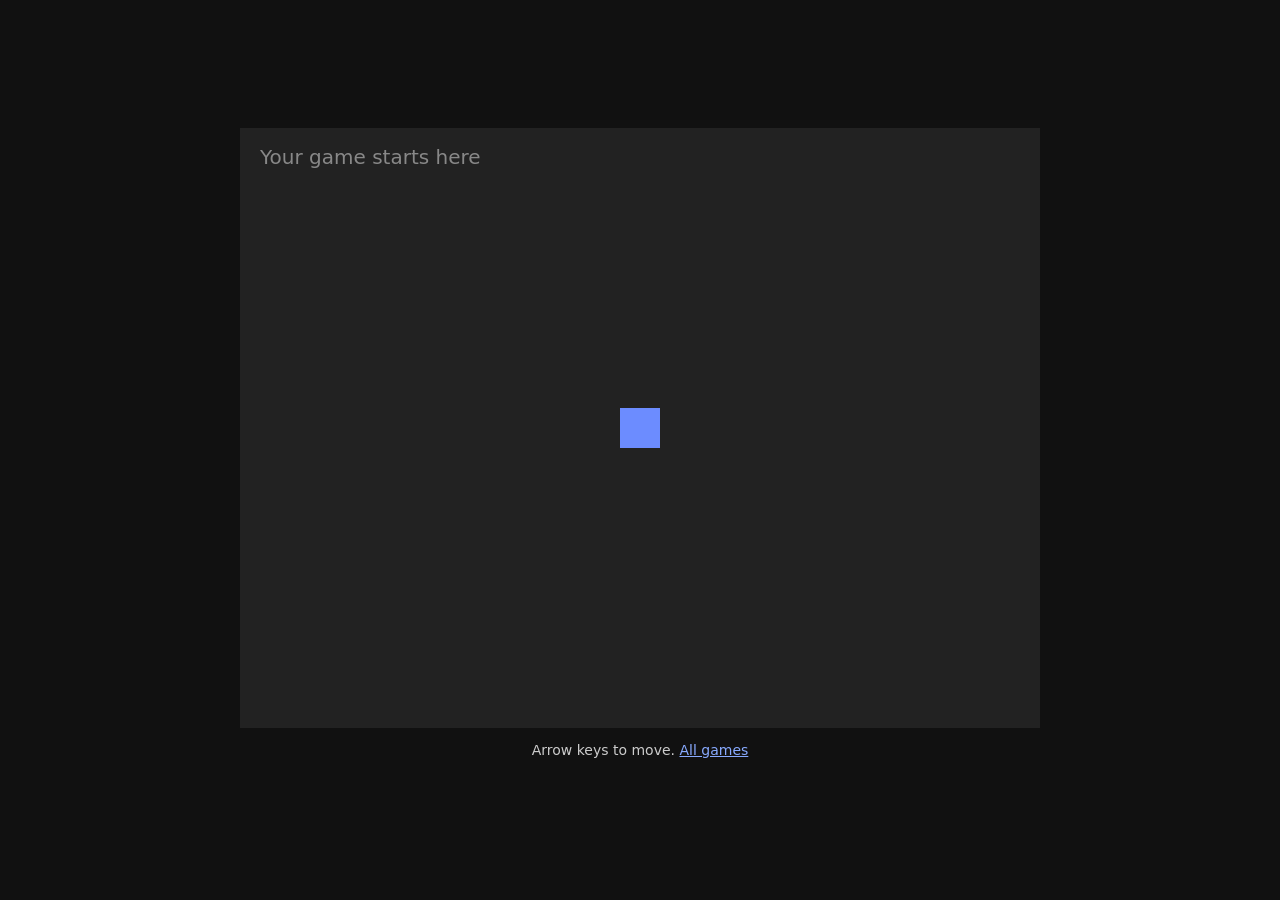
==== index.html @ 047e5753 "Startpunkt für Team Pluto" ====
<!DOCTYPE html>
<html lang="de">
<head>
  <meta charset="utf-8">
  <meta name="viewport" content="width=device-width, initial-scale=1">
  <title>Team Pluto</title>
  <link rel="stylesheet" href="style.css">
</head>
<body>
  <canvas id="game" width="800" height="600"></canvas>
  <p class="hint">Arrow keys to move. <a href="https://mariofuest.github.io/krea-vibe/">All games</a></p>

  <!-- Open with Live Server. Load order matters: libraries and helpers first, main.js last. -->
  <script src="js/main.js"></script>
</body>
</html>
---- style.css ----
html, body {
  margin: 0;
  height: 100%;
  background: #111;
  color: #ccc;
  font-family: system-ui, sans-serif;
}
body {
  display: flex;
  flex-direction: column;
  align-items: center;
  justify-content: center;
}
canvas {
  background: #222;
  max-width: 100vw;
  max-height: 90vh;
  image-rendering: pixelated;
}
.hint { font-size: 14px; }
.hint a { color: #8af; }
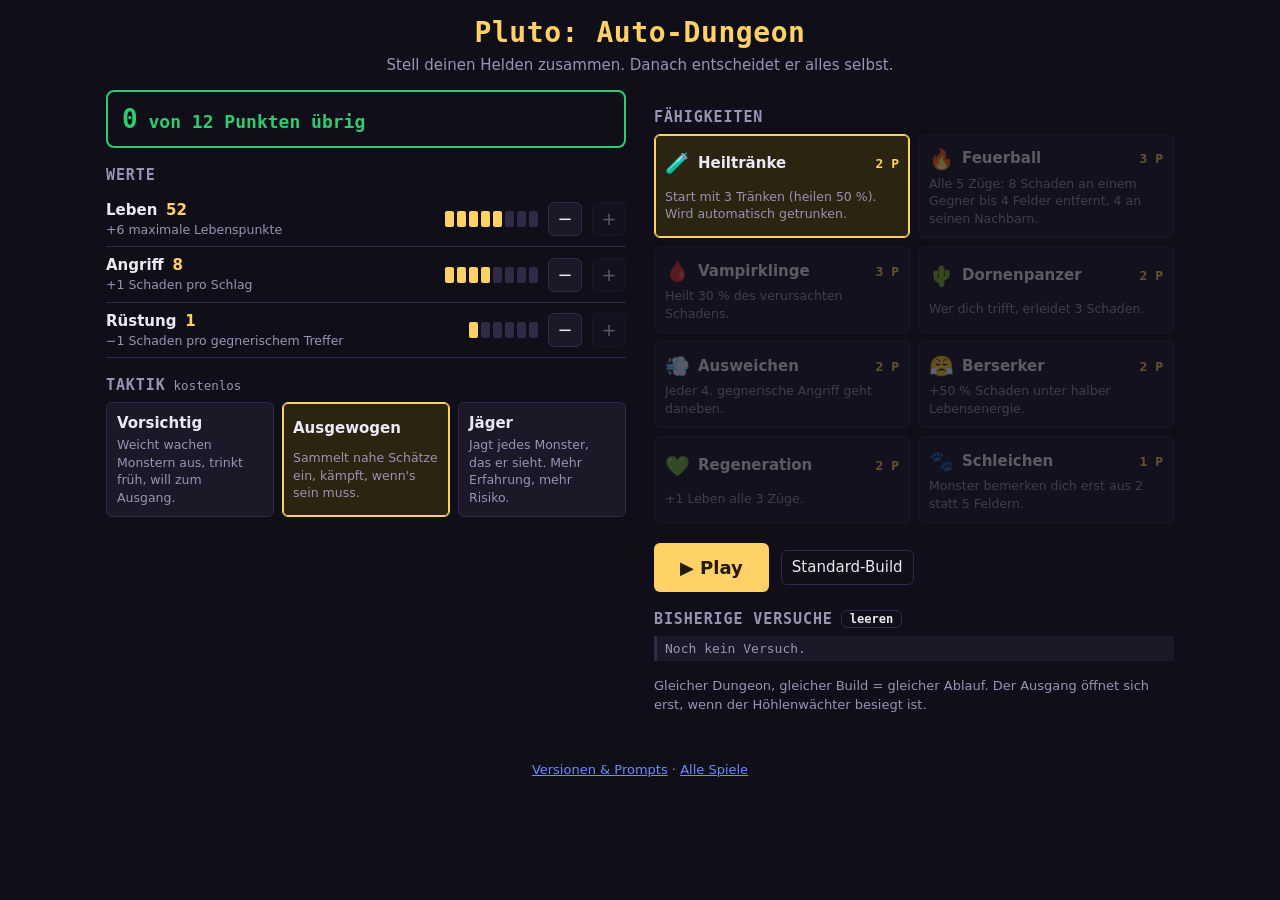
==== commit bc452b38: "Auto-Dungeon: Build aus 12 Punkten, Lauf als Film, Versionen und Prompts Co-Authored-By: Claude Opus" ====
--- a/index.html
+++ b/index.html
@@ -3,14 +3,74 @@
 <head>
   <meta charset="utf-8">
   <meta name="viewport" content="width=device-width, initial-scale=1">
-  <title>Team Pluto</title>
+  <title>Pluto: Auto-Dungeon</title>
   <link rel="stylesheet" href="style.css">
 </head>
 <body>
-  <canvas id="game" width="800" height="600"></canvas>
-  <p class="hint">Arrow keys to move. <a href="https://mariofuest.github.io/krea-vibe/">All games</a></p>
+  <header>
+    <h1>Pluto: Auto-Dungeon</h1>
+    <p>Stell deinen Helden zusammen. Danach entscheidet er alles selbst.</p>
+  </header>
 
-  <!-- Open with Live Server. Load order matters: libraries and helpers first, main.js last. -->
+  <!-- Auswahl -->
+  <main id="setup">
+    <section class="col">
+      <div class="budget"><span id="points">12</span> von <span id="budget">12</span> Punkten übrig</div>
+      <h2>Werte</h2>
+      <div id="stats"></div>
+      <h2>Taktik <small>kostenlos</small></h2>
+      <div id="tactics" class="cards three"></div>
+    </section>
+    <section class="col">
+      <h2>Fähigkeiten</h2>
+      <div id="abilities" class="cards"></div>
+      <div class="actions">
+        <button id="start" class="big">▶ Play</button>
+        <button id="reset" class="ghost">Standard-Build</button>
+      </div>
+      <h2>Bisherige Versuche <button id="clear" class="ghost small">leeren</button></h2>
+      <ol id="attempts"></ol>
+      <p class="hint">Gleicher Dungeon, gleicher Build = gleicher Ablauf. Der Ausgang öffnet sich erst, wenn der Höhlenwächter besiegt ist.</p>
+    </section>
+  </main>
+
+  <!-- Abspielen -->
+  <main id="play" hidden>
+    <div class="stage">
+      <canvas id="game" width="800" height="520"></canvas>
+      <div id="result" hidden>
+        <h2 id="resulttitle"></h2>
+        <p id="resulttext"></p>
+        <button id="change" class="big">Build ändern</button>
+        <button id="again" class="ghost">Nochmal ansehen</button>
+      </div>
+      <div class="controls">
+        <button id="first" title="Zum Anfang">⏮</button>
+        <button id="prev" title="Einen Zug zurück (←)">◀</button>
+        <button id="playpause" class="pp" title="Abspielen/Pause (Leertaste)">⏸</button>
+        <button id="next" title="Einen Zug weiter (→)">▶</button>
+        <button id="last" title="Zum Ende">⏭</button>
+        <input id="timeline" type="range" min="0" value="0" aria-label="Zeitleiste">
+        <span id="turn"></span>
+        <span id="speeds"></span>
+      </div>
+    </div>
+    <aside>
+      <div class="hpbar"><div id="hp"></div><span id="hptext"></span></div>
+      <div id="herostats"></div>
+      <h3>Logbuch</h3>
+      <ol id="log"></ol>
+      <button id="back" class="ghost">← Build ändern</button>
+    </aside>
+  </main>
+
+  <footer><a href="history/">Versionen &amp; Prompts</a> · <a href="https://mariofuest.github.io/krea-vibe/">Alle Spiele</a></footer>
+
+  <script src="js/data.js"></script>
+  <script src="js/dungeon.js"></script>
+  <script src="js/sim.js"></script>
+  <script src="js/render.js"></script>
+  <script src="js/ui.js"></script>
   <script src="js/main.js"></script>
 </body>
 </html>
--- a/style.css
+++ b/style.css
@@ -1,21 +1,82 @@
-html, body {
-  margin: 0;
-  height: 100%;
-  background: #111;
-  color: #ccc;
-  font-family: system-ui, sans-serif;
+:root {
+  --bg: #100e18; --panel: #1b1828; --line: #2f2a45; --fg: #ece8f5; --muted: #9a93b3;
+  --gold: #ffd166; --red: #ff6b6b; --green: #2ecc71; --blue: #6c8cff;
 }
-body {
-  display: flex;
-  flex-direction: column;
-  align-items: center;
-  justify-content: center;
-}
-canvas {
-  background: #222;
-  max-width: 100vw;
-  max-height: 90vh;
-  image-rendering: pixelated;
-}
-.hint { font-size: 14px; }
-.hint a { color: #8af; }
+* { box-sizing: border-box; }
+html, body { margin: 0; background: var(--bg); color: var(--fg); font: 15px/1.4 system-ui, -apple-system, "Segoe UI", sans-serif; }
+[hidden] { display: none !important; }
+header { text-align: center; padding: 18px 16px 6px; }
+header h1 { margin: 0; font: 800 28px/1.1 ui-monospace, Menlo, Consolas, monospace; color: var(--gold); letter-spacing: .02em; }
+header p { margin: 6px 0 0; color: var(--muted); }
+h2 { font: 700 15px ui-monospace, Menlo, monospace; text-transform: uppercase; letter-spacing: .06em; color: var(--muted); margin: 18px 0 8px; display: flex; align-items: center; gap: 8px; }
+h2 small { text-transform: none; letter-spacing: 0; font-weight: 400; }
+button { font: inherit; color: var(--fg); background: var(--panel); border: 1px solid var(--line); border-radius: 6px; padding: 6px 10px; cursor: pointer; }
+button:hover:not(:disabled) { border-color: var(--blue); }
+button:disabled { opacity: .35; cursor: not-allowed; }
+button.big { background: var(--gold); color: #241a00; border: 0; font-weight: 800; font-size: 18px; padding: 12px 26px; }
+button.ghost { background: transparent; }
+button.small { padding: 1px 8px; font-size: 12px; }
+
+#setup { display: grid; grid-template-columns: 1fr 1fr; gap: 28px; max-width: 1100px; margin: 0 auto; padding: 8px 16px 24px; }
+.budget { font: 700 18px ui-monospace, Menlo, monospace; padding: 12px 14px; border: 2px solid var(--gold); border-radius: 8px; color: var(--gold); }
+.budget #points { font-size: 26px; }
+.budget.empty { border-color: var(--green); color: var(--green); }
+.stat { display: grid; grid-template-columns: 1fr auto auto auto; gap: 10px; align-items: center; padding: 8px 0; border-bottom: 1px solid var(--line); }
+.stat .val { color: var(--gold); font-weight: 700; margin-left: 4px; }
+.stat small { display: block; color: var(--muted); }
+.stat button { width: 34px; height: 34px; padding: 0; font-size: 18px; }
+.pips { display: flex; gap: 3px; }
+.pips i { width: 9px; height: 16px; background: var(--line); border-radius: 2px; }
+.pips i.on { background: var(--gold); }
+.cards { display: grid; grid-template-columns: 1fr 1fr; gap: 8px; }
+.cards.three { grid-template-columns: repeat(3, 1fr); }
+.ability, .tactic { text-align: left; display: grid; grid-template-columns: auto 1fr auto; gap: 2px 8px; align-items: center; padding: 10px; }
+.ability small, .tactic small { grid-column: 1 / -1; color: var(--muted); font-size: 12.5px; }
+.tactic { grid-template-columns: 1fr; }
+.ability .icon { font-size: 20px; }
+.ability .name, .tactic .name { font-weight: 700; }
+.ability .cost { color: var(--gold); font: 700 13px ui-monospace, monospace; }
+.ability.on, .tactic.on { border-color: var(--gold); background: #2a2410; box-shadow: inset 0 0 0 1px var(--gold); }
+.actions { display: flex; gap: 12px; align-items: center; margin: 20px 0 4px; }
+#attempts { scrollbar-color: var(--line) transparent; list-style: none; padding: 0; margin: 0; max-height: 220px; overflow: auto; font: 13px ui-monospace, Menlo, monospace; }
+#attempts li { padding: 5px 8px; border-left: 3px solid var(--line); margin-bottom: 3px; cursor: pointer; background: var(--panel); }
+#attempts li.won { border-color: var(--green); }
+#attempts li.lost { border-color: var(--red); }
+#attempts li.none { cursor: default; color: var(--muted); }
+.hint { color: var(--muted); font-size: 13px; }
+
+#play { display: grid; grid-template-columns: auto 280px; gap: 16px; justify-content: center; padding: 8px 16px 16px; }
+.stage { position: relative; }
+canvas { display: block; width: 800px; max-width: 100%; background: #07060c; border: 1px solid var(--line); border-radius: 6px; image-rendering: pixelated; }
+.controls { display: flex; gap: 6px; align-items: center; margin-top: 8px; flex-wrap: wrap; }
+.controls > button { width: 40px; height: 36px; padding: 0; font-size: 16px; }
+.controls .pp { width: 52px; background: var(--gold); color: #241a00; border: 0; }
+#timeline { flex: 1; min-width: 120px; accent-color: var(--gold); }
+#turn { font: 13px ui-monospace, monospace; color: var(--muted); min-width: 110px; }
+#speeds { display: flex; gap: 2px; }
+#speeds button { padding: 4px 7px; font-size: 12px; }
+#speeds button.on { border-color: var(--gold); color: var(--gold); }
+#result { position: absolute; left: 50%; top: 40%; transform: translate(-50%, -50%); background: rgba(16,14,24,.93); border: 2px solid var(--red); border-radius: 10px; padding: 18px 26px; text-align: center; min-width: 320px; }
+#result.won { border-color: var(--green); }
+#result h2 { justify-content: center; font-size: 22px; color: var(--fg); margin: 0 0 6px; text-transform: none; }
+#result p { margin: 0 0 14px; color: var(--muted); }
+aside { background: var(--panel); border: 1px solid var(--line); border-radius: 8px; padding: 12px; display: flex; flex-direction: column; gap: 8px; max-height: 590px; }
+.hpbar { position: relative; height: 22px; background: #2a1520; border-radius: 4px; overflow: hidden; }
+.hpbar div { height: 100%; background: var(--green); transition: width .15s; }
+.hpbar span { position: absolute; inset: 0; text-align: center; font: 700 13px/22px ui-monospace, monospace; }
+#herostats { display: grid; grid-template-columns: 1fr 1fr; gap: 4px 12px; font-size: 13px; }
+#herostats div { display: flex; justify-content: space-between; border-bottom: 1px solid var(--line); }
+#herostats span { color: var(--muted); }
+aside h3 { margin: 6px 0 0; font: 700 13px ui-monospace, monospace; color: var(--muted); text-transform: uppercase; }
+#log { scrollbar-color: var(--line) transparent; list-style: none; padding: 0; margin: 0; font: 12.5px/1.35 ui-monospace, Menlo, monospace; overflow: auto; flex: 1; }
+#log li { padding: 2px 0; color: var(--muted); }
+#log li.now { color: var(--fg); }
+#log li.hurt, #log li.death { color: #ff9a9a; }
+#log li.kill, #log li.level { color: var(--gold); }
+#log li.item, #log li.potion { color: #9be7b0; }
+#log li.win { color: var(--green); font-weight: 700; }
+footer { text-align: center; padding: 10px 16px 24px; color: var(--muted); font-size: 13px; }
+footer a { color: var(--blue); }
+
+@media (max-width: 1150px) { #play { grid-template-columns: 1fr; } aside { max-height: none; } }
+@media (max-width: 760px) { #setup { grid-template-columns: 1fr; } .cards, .cards.three { grid-template-columns: 1fr; } }
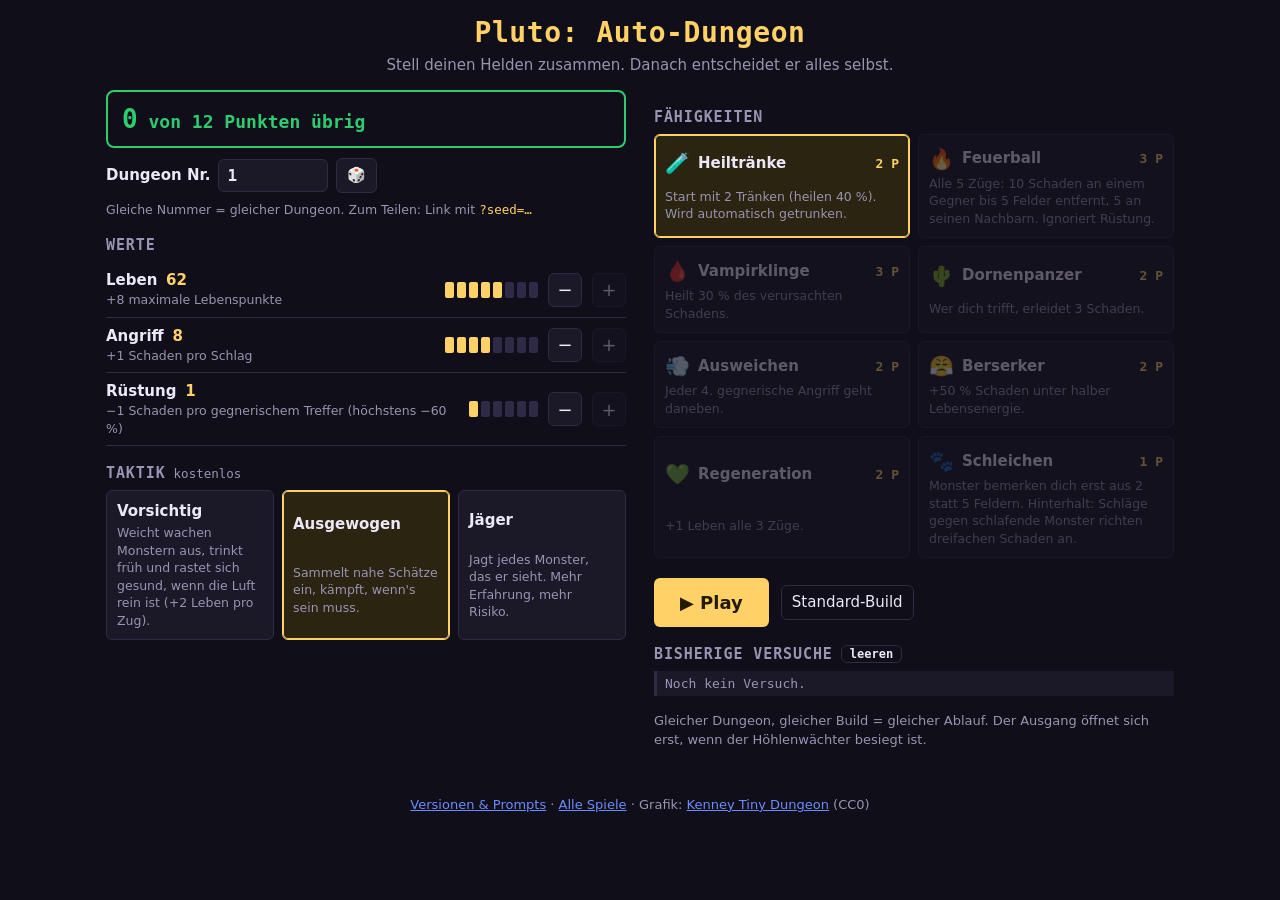
==== commit 8789b304: "Kenney-Grafik, Dungeon-Nummer, Neu-Balancing, Arena-Tool, Prompt-/KI-Zeit im Verlauf Co-Authored-By:" ====
--- a/index.html
+++ b/index.html
@@ -16,6 +16,12 @@
   <main id="setup">
     <section class="col">
       <div class="budget"><span id="points">12</span> von <span id="budget">12</span> Punkten übrig</div>
+      <div class="seedrow">
+        <label for="seed">Dungeon Nr.</label>
+        <input id="seed" type="number" min="1" max="999999" value="1">
+        <button id="dice" title="Zufälliger Dungeon">🎲</button>
+        <small>Gleiche Nummer = gleicher Dungeon. Zum Teilen: Link mit <code>?seed=…</code></small>
+      </div>
       <h2>Werte</h2>
       <div id="stats"></div>
       <h2>Taktik <small>kostenlos</small></h2>
@@ -37,7 +43,7 @@
   <!-- Abspielen -->
   <main id="play" hidden>
     <div class="stage">
-      <canvas id="game" width="800" height="520"></canvas>
+      <canvas id="game" width="640" height="416"></canvas>
       <div id="result" hidden>
         <h2 id="resulttitle"></h2>
         <p id="resulttext"></p>
@@ -52,6 +58,7 @@
         <button id="last" title="Zum Ende">⏭</button>
         <input id="timeline" type="range" min="0" value="0" aria-label="Zeitleiste">
         <span id="turn"></span>
+        <span id="dname"></span>
         <span id="speeds"></span>
       </div>
     </div>
@@ -64,7 +71,7 @@
     </aside>
   </main>
 
-  <footer><a href="history/">Versionen &amp; Prompts</a> · <a href="https://mariofuest.github.io/krea-vibe/">Alle Spiele</a></footer>
+  <footer><a href="history/">Versionen &amp; Prompts</a> · <a href="https://mariofuest.github.io/krea-vibe/">Alle Spiele</a> · Grafik: <a href="https://kenney.nl/assets/tiny-dungeon">Kenney Tiny Dungeon</a> (CC0)</footer>
 
   <script src="js/data.js"></script>
   <script src="js/dungeon.js"></script>
--- a/style.css
+++ b/style.css
@@ -20,6 +20,12 @@
 #setup { display: grid; grid-template-columns: 1fr 1fr; gap: 28px; max-width: 1100px; margin: 0 auto; padding: 8px 16px 24px; }
 .budget { font: 700 18px ui-monospace, Menlo, monospace; padding: 12px 14px; border: 2px solid var(--gold); border-radius: 8px; color: var(--gold); }
 .budget #points { font-size: 26px; }
+.seedrow { display: flex; gap: 8px; align-items: center; flex-wrap: wrap; margin-top: 10px; }
+.seedrow label { font-weight: 700; }
+.seedrow input { width: 110px; font: 700 16px ui-monospace, monospace; padding: 6px 8px; background: var(--panel); color: var(--fg); border: 1px solid var(--line); border-radius: 6px; }
+.seedrow small { flex-basis: 100%; color: var(--muted); }
+.seedrow code { color: var(--gold); }
+#dname { font: 13px ui-monospace, monospace; color: var(--gold); }
 .budget.empty { border-color: var(--green); color: var(--green); }
 .stat { display: grid; grid-template-columns: 1fr auto auto auto; gap: 10px; align-items: center; padding: 8px 0; border-bottom: 1px solid var(--line); }
 .stat .val { color: var(--gold); font-weight: 700; margin-left: 4px; }
@@ -47,7 +53,7 @@
 
 #play { display: grid; grid-template-columns: auto 280px; gap: 16px; justify-content: center; padding: 8px 16px 16px; }
 .stage { position: relative; }
-canvas { display: block; width: 800px; max-width: 100%; background: #07060c; border: 1px solid var(--line); border-radius: 6px; image-rendering: pixelated; }
+canvas { display: block; width: 800px; height: auto; max-width: 100%; background: #07060c; border: 1px solid var(--line); border-radius: 6px; image-rendering: pixelated; }
 .controls { display: flex; gap: 6px; align-items: center; margin-top: 8px; flex-wrap: wrap; }
 .controls > button { width: 40px; height: 36px; padding: 0; font-size: 16px; }
 .controls .pp { width: 52px; background: var(--gold); color: #241a00; border: 0; }
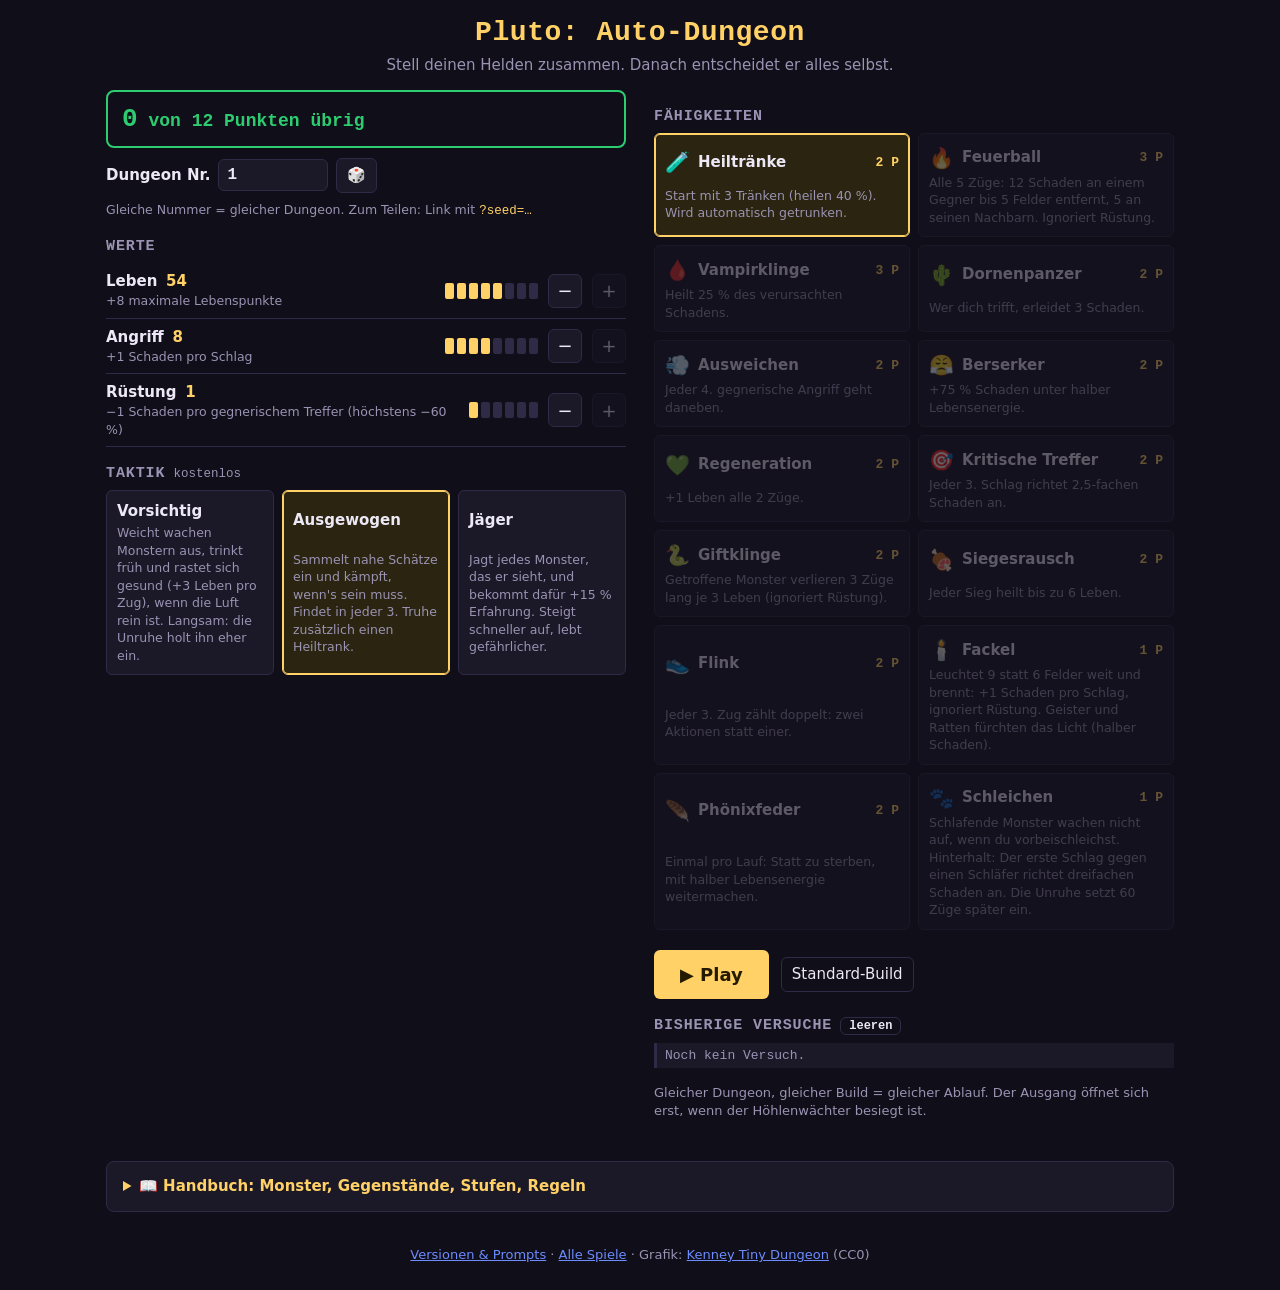
==== commit 71945ebf: "Schwerer, Handbuch, Unruhe, 6 neue Fähigkeiten, Taktik-Vorteile, Arena-Paarvergleich Co-Authored-By:" ====
--- a/index.html
+++ b/index.html
@@ -38,6 +38,10 @@
       <ol id="attempts"></ol>
       <p class="hint">Gleicher Dungeon, gleicher Build = gleicher Ablauf. Der Ausgang öffnet sich erst, wenn der Höhlenwächter besiegt ist.</p>
     </section>
+    <details id="handbook">
+      <summary>📖 Handbuch: Monster, Gegenstände, Stufen, Regeln</summary>
+      <div id="handbook-body"></div>
+    </details>
   </main>
 
   <!-- Abspielen -->
--- a/style.css
+++ b/style.css
@@ -81,6 +81,16 @@
 #log li.kill, #log li.level { color: var(--gold); }
 #log li.item, #log li.potion { color: #9be7b0; }
 #log li.win { color: var(--green); font-weight: 700; }
+#handbook { grid-column: 1 / -1; background: var(--panel); border: 1px solid var(--line); border-radius: 8px; padding: 4px 16px; }
+#handbook summary { cursor: pointer; font-weight: 700; padding: 10px 0; color: var(--gold); }
+#handbook h3 { font: 700 13px ui-monospace, monospace; text-transform: uppercase; color: var(--muted); margin: 14px 0 6px; }
+#handbook table { border-collapse: collapse; width: 100%; font-size: 14px; }
+#handbook td, #handbook th { padding: 4px 8px; border-bottom: 1px solid var(--line); text-align: left; vertical-align: middle; }
+#handbook th { color: var(--muted); font-weight: 400; font-size: 12px; }
+#handbook td.d { color: var(--muted); }
+#handbook p, #handbook ul { margin: 4px 0 8px; color: var(--fg); font-size: 14px; }
+#handbook li { margin: 3px 0; }
+.sprite { display: inline-block; width: 32px; height: 32px; background: url(assets/tiny-dungeon.png) no-repeat; background-size: 384px 352px; image-rendering: pixelated; vertical-align: middle; }
 footer { text-align: center; padding: 10px 16px 24px; color: var(--muted); font-size: 13px; }
 footer a { color: var(--blue); }
 
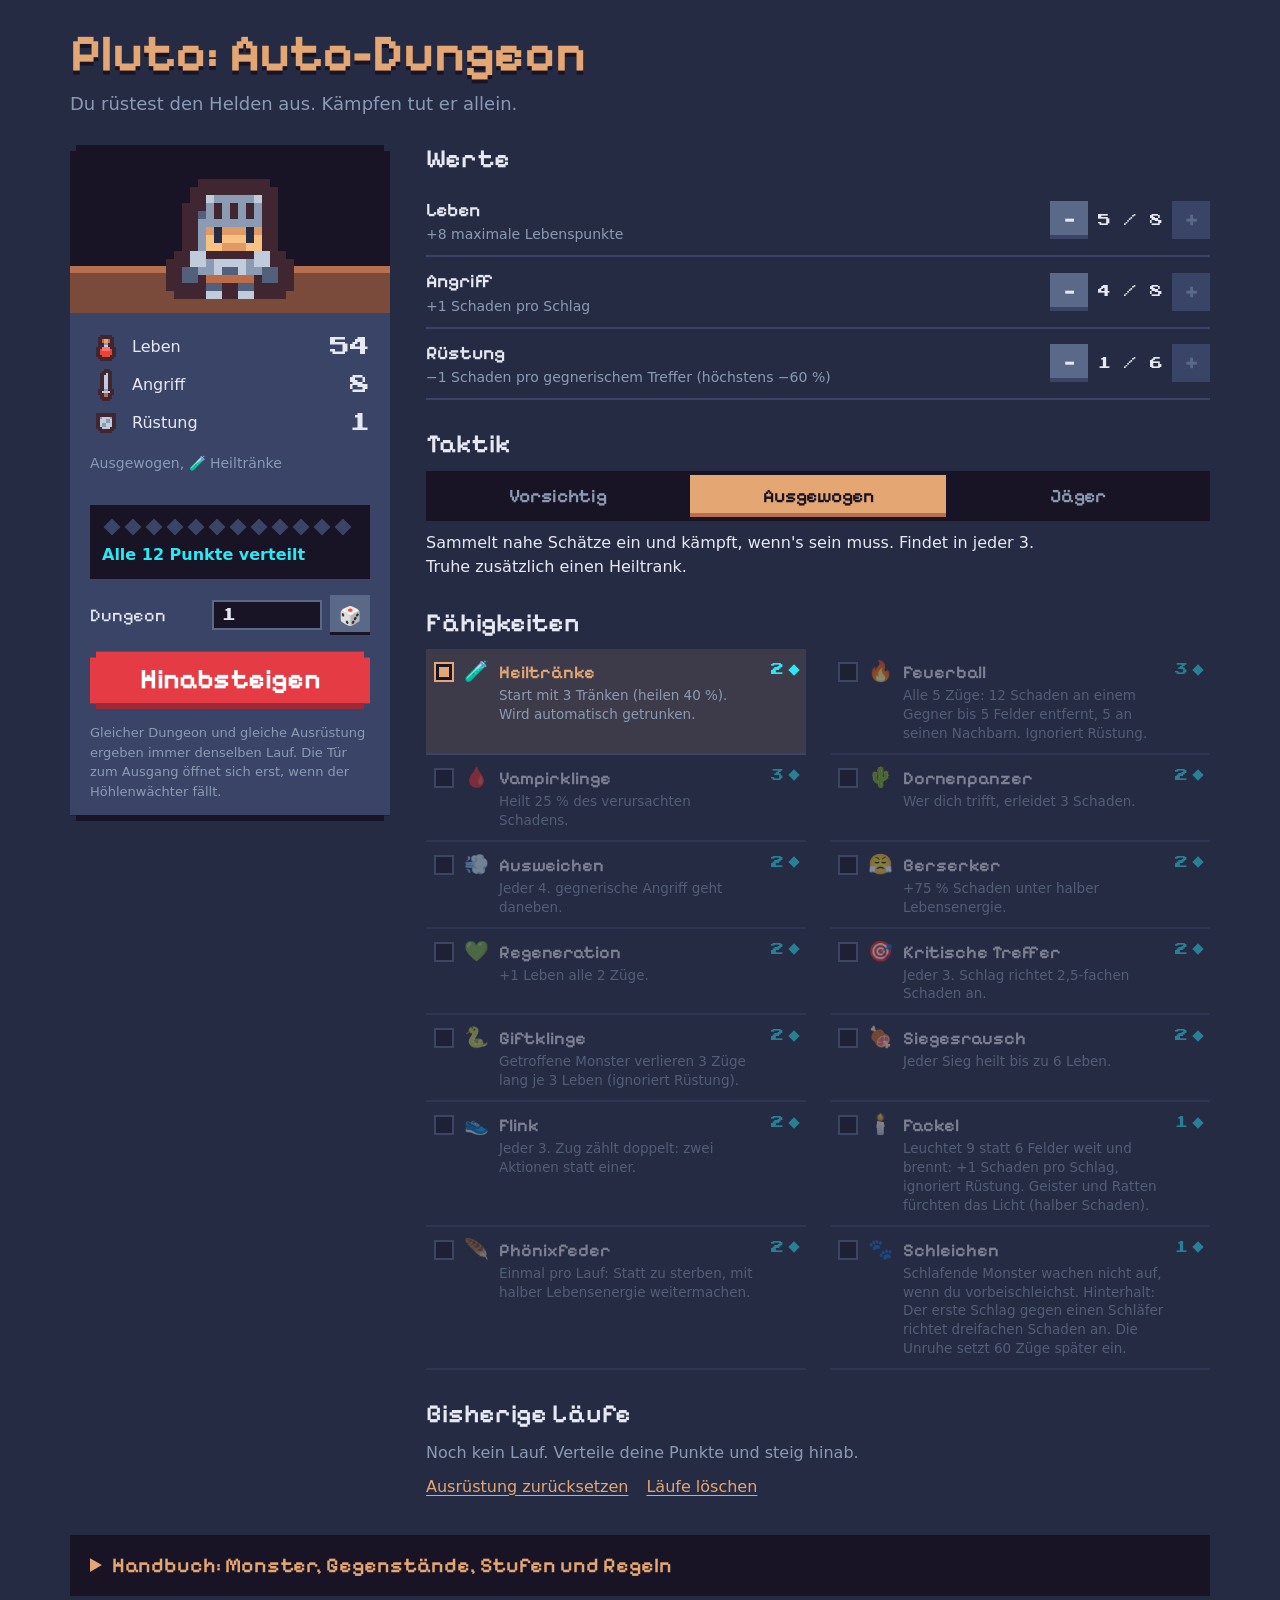
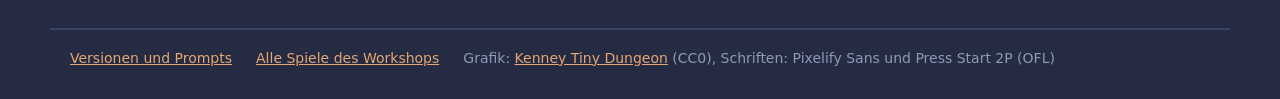
==== commit 8ee3baaa: "Neues Layout: Heldenbogen, Tileset-Palette, Pixel-Schriften Co-Authored-By: Claude Opus 5.5 <noreply" ====
--- a/index.html
+++ b/index.html
@@ -7,39 +7,57 @@
   <link rel="stylesheet" href="style.css">
 </head>
 <body>
-  <header>
+  <header class="top">
     <h1>Pluto: Auto-Dungeon</h1>
-    <p>Stell deinen Helden zusammen. Danach entscheidet er alles selbst.</p>
+    <p>Du rüstest den Helden aus. Kämpfen tut er allein.</p>
   </header>
 
   <!-- Auswahl -->
   <main id="setup">
-    <section class="col">
-      <div class="budget"><span id="points">12</span> von <span id="budget">12</span> Punkten übrig</div>
+    <aside class="sheet" aria-label="Dein Held">
+      <div class="portrait"><span class="sprite knight" role="img" aria-label="Ritter"></span></div>
+      <dl class="vitals">
+        <div><dt><span class="sprite s-potion"></span>Leben</dt><dd id="v-hp"></dd></div>
+        <div><dt><span class="sprite s-sword"></span>Angriff</dt><dd id="v-atk"></dd></div>
+        <div><dt><span class="sprite s-armor"></span>Rüstung</dt><dd id="v-def"></dd></div>
+      </dl>
+      <p id="chosen" class="chosen"></p>
+      <div class="purse">
+        <div id="gems" class="gems" aria-hidden="true"></div>
+        <p id="points" class="points"></p>
+      </div>
       <div class="seedrow">
-        <label for="seed">Dungeon Nr.</label>
+        <label for="seed">Dungeon</label>
         <input id="seed" type="number" min="1" max="999999" value="1">
-        <button id="dice" title="Zufälliger Dungeon">🎲</button>
-        <small>Gleiche Nummer = gleicher Dungeon. Zum Teilen: Link mit <code>?seed=…</code></small>
+        <button id="dice" type="button" title="Zufälligen Dungeon wählen" aria-label="Zufälligen Dungeon wählen">🎲</button>
       </div>
-      <h2>Werte</h2>
-      <div id="stats"></div>
-      <h2>Taktik <small>kostenlos</small></h2>
-      <div id="tactics" class="cards three"></div>
-    </section>
-    <section class="col">
-      <h2>Fähigkeiten</h2>
-      <div id="abilities" class="cards"></div>
-      <div class="actions">
-        <button id="start" class="big">▶ Play</button>
-        <button id="reset" class="ghost">Standard-Build</button>
-      </div>
-      <h2>Bisherige Versuche <button id="clear" class="ghost small">leeren</button></h2>
-      <ol id="attempts"></ol>
-      <p class="hint">Gleicher Dungeon, gleicher Build = gleicher Ablauf. Der Ausgang öffnet sich erst, wenn der Höhlenwächter besiegt ist.</p>
-    </section>
+      <button id="start" class="descend" type="button">Hinabsteigen</button>
+      <p class="fine">Gleicher Dungeon und gleiche Ausrüstung ergeben immer denselben Lauf. Die Tür zum Ausgang öffnet sich erst, wenn der Höhlenwächter fällt.</p>
+    </aside>
+
+    <div class="choices">
+      <section>
+        <h2>Werte</h2>
+        <div id="stats"></div>
+      </section>
+      <section>
+        <h2>Taktik</h2>
+        <div id="tactics" class="segmented" role="radiogroup" aria-label="Taktik"></div>
+        <p id="tactic-desc" class="tactic-desc"></p>
+      </section>
+      <section>
+        <h2>Fähigkeiten</h2>
+        <div id="abilities" class="abilities"></div>
+      </section>
+      <section class="runs">
+        <h2>Bisherige Läufe</h2>
+        <ol id="attempts"></ol>
+        <p class="runs-actions"><button id="reset" class="link" type="button">Ausrüstung zurücksetzen</button> <button id="clear" class="link" type="button">Läufe löschen</button></p>
+      </section>
+    </div>
+
     <details id="handbook">
-      <summary>📖 Handbuch: Monster, Gegenstände, Stufen, Regeln</summary>
+      <summary>Handbuch: Monster, Gegenstände, Stufen und Regeln</summary>
       <div id="handbook-body"></div>
     </details>
   </main>
@@ -51,8 +69,8 @@
       <div id="result" hidden>
         <h2 id="resulttitle"></h2>
         <p id="resulttext"></p>
-        <button id="change" class="big">Build ändern</button>
-        <button id="again" class="ghost">Nochmal ansehen</button>
+        <button id="change" class="big" type="button">Ausrüstung ändern</button>
+        <button id="again" class="ghost" type="button">Nochmal ansehen</button>
       </div>
       <div class="controls">
         <button id="first" title="Zum Anfang">⏮</button>
@@ -71,11 +89,15 @@
       <div id="herostats"></div>
       <h3>Logbuch</h3>
       <ol id="log"></ol>
-      <button id="back" class="ghost">← Build ändern</button>
+      <button id="back" type="button">Ausrüstung ändern</button>
     </aside>
   </main>
 
-  <footer><a href="history/">Versionen &amp; Prompts</a> · <a href="https://mariofuest.github.io/krea-vibe/">Alle Spiele</a> · Grafik: <a href="https://kenney.nl/assets/tiny-dungeon">Kenney Tiny Dungeon</a> (CC0)</footer>
+  <footer>
+    <a href="history/">Versionen und Prompts</a>
+    <a href="https://mariofuest.github.io/krea-vibe/">Alle Spiele des Workshops</a>
+    <span>Grafik: <a href="https://kenney.nl/assets/tiny-dungeon">Kenney Tiny Dungeon</a> (CC0), Schriften: Pixelify Sans und Press Start 2P (OFL)</span>
+  </footer>
 
   <script src="js/data.js"></script>
   <script src="js/dungeon.js"></script>
--- a/style.css
+++ b/style.css
@@ -1,98 +1,151 @@
+/* Farben aus der Palette des Kenney-Tilesets: Steinblau, Sand, Blut, Glut, Moos, Kristall */
+@font-face { font-family: "Press Start 2P"; src: url(assets/fonts/PressStart2P-Regular.ttf) format("truetype"); font-display: swap; }
+@font-face { font-family: "Pixelify Sans"; src: url(assets/fonts/PixelifySans.ttf) format("truetype"); font-weight: 400 700; font-display: swap; }
 :root {
-  --bg: #100e18; --panel: #1b1828; --line: #2f2a45; --fg: #ece8f5; --muted: #9a93b3;
-  --gold: #ffd166; --red: #ff6b6b; --green: #2ecc71; --blue: #6c8cff;
+  --abyss: #262b44; --deep: #181425; --stone: #3a4466; --stone-hi: #5a6988; --mist: #8b9bb4;
+  --chalk: #e6e9f2; --sand: #e4a672; --sand-lo: #b86f50; --blood: #e43b44; --blood-lo: #9e2835;
+  --ember: #feae34; --moss: #63c74d; --gem: #2ce8f5;
+  --pixel: "Pixelify Sans", system-ui, sans-serif; /* Wörter */
+  --digits: "Press Start 2P", ui-monospace, monospace; /* Zahlen: eindeutige Ziffern */
+  --notch: polygon(0 6px, 6px 6px, 6px 0, calc(100% - 6px) 0, calc(100% - 6px) 6px, 100% 6px, 100% calc(100% - 6px), calc(100% - 6px) calc(100% - 6px), calc(100% - 6px) 100%, 6px 100%, 6px calc(100% - 6px), 0 calc(100% - 6px));
 }
 * { box-sizing: border-box; }
-html, body { margin: 0; background: var(--bg); color: var(--fg); font: 15px/1.4 system-ui, -apple-system, "Segoe UI", sans-serif; }
+html, body { margin: 0; background: var(--abyss); color: var(--chalk); font: 16px/1.5 system-ui, -apple-system, "Segoe UI", sans-serif; }
 [hidden] { display: none !important; }
-header { text-align: center; padding: 18px 16px 6px; }
-header h1 { margin: 0; font: 800 28px/1.1 ui-monospace, Menlo, Consolas, monospace; color: var(--gold); letter-spacing: .02em; }
-header p { margin: 6px 0 0; color: var(--muted); }
-h2 { font: 700 15px ui-monospace, Menlo, monospace; text-transform: uppercase; letter-spacing: .06em; color: var(--muted); margin: 18px 0 8px; display: flex; align-items: center; gap: 8px; }
-h2 small { text-transform: none; letter-spacing: 0; font-weight: 400; }
-button { font: inherit; color: var(--fg); background: var(--panel); border: 1px solid var(--line); border-radius: 6px; padding: 6px 10px; cursor: pointer; }
-button:hover:not(:disabled) { border-color: var(--blue); }
-button:disabled { opacity: .35; cursor: not-allowed; }
-button.big { background: var(--gold); color: #241a00; border: 0; font-weight: 800; font-size: 18px; padding: 12px 26px; }
-button.ghost { background: transparent; }
-button.small { padding: 1px 8px; font-size: 12px; }
+button { font: inherit; color: inherit; cursor: pointer; }
+button:disabled { cursor: not-allowed; }
+:focus-visible { outline: 3px solid var(--gem); outline-offset: 2px; }
+a { color: var(--sand); }
 
-#setup { display: grid; grid-template-columns: 1fr 1fr; gap: 28px; max-width: 1100px; margin: 0 auto; padding: 8px 16px 24px; }
-.budget { font: 700 18px ui-monospace, Menlo, monospace; padding: 12px 14px; border: 2px solid var(--gold); border-radius: 8px; color: var(--gold); }
-.budget #points { font-size: 26px; }
-.seedrow { display: flex; gap: 8px; align-items: center; flex-wrap: wrap; margin-top: 10px; }
-.seedrow label { font-weight: 700; }
-.seedrow input { width: 110px; font: 700 16px ui-monospace, monospace; padding: 6px 8px; background: var(--panel); color: var(--fg); border: 1px solid var(--line); border-radius: 6px; }
-.seedrow small { flex-basis: 100%; color: var(--muted); }
-.seedrow code { color: var(--gold); }
-#dname { font: 13px ui-monospace, monospace; color: var(--gold); }
-.budget.empty { border-color: var(--green); color: var(--green); }
-.stat { display: grid; grid-template-columns: 1fr auto auto auto; gap: 10px; align-items: center; padding: 8px 0; border-bottom: 1px solid var(--line); }
-.stat .val { color: var(--gold); font-weight: 700; margin-left: 4px; }
-.stat small { display: block; color: var(--muted); }
-.stat button { width: 34px; height: 34px; padding: 0; font-size: 18px; }
-.pips { display: flex; gap: 3px; }
-.pips i { width: 9px; height: 16px; background: var(--line); border-radius: 2px; }
-.pips i.on { background: var(--gold); }
-.cards { display: grid; grid-template-columns: 1fr 1fr; gap: 8px; }
-.cards.three { grid-template-columns: repeat(3, 1fr); }
-.ability, .tactic { text-align: left; display: grid; grid-template-columns: auto 1fr auto; gap: 2px 8px; align-items: center; padding: 10px; }
-.ability small, .tactic small { grid-column: 1 / -1; color: var(--muted); font-size: 12.5px; }
-.tactic { grid-template-columns: 1fr; }
-.ability .icon { font-size: 20px; }
-.ability .name, .tactic .name { font-weight: 700; }
-.ability .cost { color: var(--gold); font: 700 13px ui-monospace, monospace; }
-.ability.on, .tactic.on { border-color: var(--gold); background: #2a2410; box-shadow: inset 0 0 0 1px var(--gold); }
-.actions { display: flex; gap: 12px; align-items: center; margin: 20px 0 4px; }
-#attempts { scrollbar-color: var(--line) transparent; list-style: none; padding: 0; margin: 0; max-height: 220px; overflow: auto; font: 13px ui-monospace, Menlo, monospace; }
-#attempts li { padding: 5px 8px; border-left: 3px solid var(--line); margin-bottom: 3px; cursor: pointer; background: var(--panel); }
-#attempts li.won { border-color: var(--green); }
-#attempts li.lost { border-color: var(--red); }
-#attempts li.none { cursor: default; color: var(--muted); }
-.hint { color: var(--muted); font-size: 13px; }
+.top { max-width: 1180px; margin: 0 auto; padding: 28px 20px 8px; }
+.top h1 { margin: 0; font: 700 clamp(34px, 6vw, 52px)/1 var(--pixel); color: var(--sand); text-shadow: 0 4px 0 var(--deep); }
+.top p { margin: 10px 0 0; color: var(--mist); font-size: 18px; }
 
-#play { display: grid; grid-template-columns: auto 280px; gap: 16px; justify-content: center; padding: 8px 16px 16px; }
+/* ---------- Auswahl ---------- */
+#setup { display: grid; grid-template-columns: 320px 1fr; gap: 36px; max-width: 1180px; margin: 0 auto; padding: 20px 20px 32px; align-items: start; }
+
+.sheet { position: sticky; top: 16px; background: var(--stone); clip-path: var(--notch); padding: 22px 20px 20px; box-shadow: inset 0 -6px 0 var(--deep); }
+.portrait { height: 168px; display: grid; place-items: end center; background: linear-gradient(var(--deep) 0 72%, var(--sand-lo) 72% 76%, #7a4a3a 76%); margin: -22px -20px 18px; }
+.sprite { display: inline-block; width: 32px; height: 32px; background: url(assets/tiny-dungeon.png) no-repeat; background-size: 384px 352px; image-rendering: pixelated; vertical-align: middle; flex: none; }
+.sprite.knight { width: 128px; height: 128px; background-size: 1536px 1408px; background-position: -128px -1024px; margin-bottom: 14px; }
+.s-potion { background-position: -224px -288px; }
+.s-sword { background-position: -256px -256px; }
+.s-armor { background-position: -192px -256px; }
+.vitals { margin: 0; display: grid; gap: 6px; }
+.vitals div { display: flex; align-items: center; justify-content: space-between; }
+.vitals dt { display: flex; align-items: center; gap: 10px; color: var(--chalk); }
+.vitals dd { margin: 0; font: 20px/1 var(--digits); color: var(--chalk); }
+.chosen { margin: 14px 0 0; color: var(--mist); font-size: 14px; min-height: 2.6em; }
+.purse { margin: 16px 0; padding: 12px; background: var(--deep); }
+.gems { display: flex; gap: 9px; padding: 4px 4px 2px; flex-wrap: wrap; }
+.gems i { width: 12px; height: 12px; transform: rotate(45deg); background: var(--stone); }
+.gems i.full { background: var(--gem); box-shadow: inset -3px -3px 0 #0b8a99; }
+.points { margin: 8px 0 0; font-weight: 600; color: var(--gem); }
+.seedrow { display: flex; align-items: center; gap: 8px; margin-bottom: 16px; }
+.seedrow label { font-family: var(--pixel); font-size: 18px; margin-right: auto; }
+.seedrow input { width: 110px; font: 14px var(--digits); padding: 6px 8px; background: var(--deep); color: var(--chalk); border: 2px solid var(--stone-hi); }
+.seedrow button { width: 40px; height: 40px; background: var(--stone-hi); border: 0; font-size: 18px; box-shadow: inset 0 -3px 0 var(--deep); }
+.descend { width: 100%; padding: 14px 10px 16px; border: 0; background: var(--blood); color: #fff; font: 700 28px/1 var(--pixel); clip-path: var(--notch); box-shadow: inset 0 -6px 0 var(--blood-lo); }
+.descend:hover { background: #f0505a; }
+.descend:active { box-shadow: inset 0 -2px 0 var(--blood-lo); transform: translateY(3px); }
+.fine { margin: 14px 0 0; font-size: 13px; color: var(--mist); }
+
+.choices { display: grid; gap: 30px; min-width: 0; }
+.choices h2 { margin: 0 0 12px; font: 600 26px/1.1 var(--pixel); color: var(--chalk); }
+.stat { display: flex; align-items: center; gap: 16px; padding: 10px 0; border-bottom: 2px solid var(--stone); }
+.stat-text { flex: 1; }
+.stat-text b { font-family: var(--pixel); font-size: 19px; font-weight: 600; }
+.stat-text small { display: block; color: var(--mist); font-size: 14px; }
+.stepper { display: flex; align-items: center; gap: 4px; }
+.stepper button { width: 38px; height: 38px; border: 0; background: var(--stone-hi); font: 700 22px/1 var(--pixel); box-shadow: inset 0 -4px 0 var(--stone); }
+.stepper button:disabled { background: var(--stone); color: var(--stone-hi); box-shadow: none; }
+.stepper .count { width: 76px; text-align: center; font: 13px var(--digits); }
+
+.segmented { display: flex; background: var(--deep); padding: 4px; gap: 4px; }
+.segmented button { flex: 1; border: 0; background: transparent; padding: 10px 8px; font: 600 19px var(--pixel); color: var(--mist); }
+.segmented button:hover { color: var(--chalk); }
+.segmented button[aria-checked="true"] { background: var(--sand); color: var(--deep); box-shadow: inset 0 -4px 0 var(--sand-lo); }
+.tactic-desc { margin: 10px 0 0; max-width: 62ch; }
+
+.abilities { display: grid; grid-template-columns: 1fr 1fr; column-gap: 24px; }
+.ability { display: grid; grid-template-columns: auto auto 1fr auto; gap: 2px 10px; align-items: start; padding: 10px 8px; border-bottom: 2px solid var(--stone); cursor: pointer; }
+.ability:hover { background: rgba(90, 105, 136, .25); }
+.ability input { appearance: none; margin: 3px 0 0; width: 20px; height: 20px; background: var(--deep); border: 2px solid var(--stone-hi); cursor: inherit; }
+.ability input:checked { background: var(--sand); border-color: var(--sand); box-shadow: inset 0 0 0 3px var(--deep); }
+.ability .icon { font-size: 20px; line-height: 1.2; }
+.ab-text b { font-family: var(--pixel); font-size: 18px; font-weight: 600; }
+.ab-text small { display: block; color: var(--mist); font-size: 13.5px; line-height: 1.4; }
+.ability .cost { display: flex; align-items: center; gap: 6px; font: 13px var(--digits); color: var(--gem); white-space: nowrap; padding-top: 4px; }
+.ability .cost i { width: 8px; height: 8px; transform: rotate(45deg); background: var(--gem); }
+.ability.on { background: rgba(228, 166, 114, .12); }
+.ability.on b { color: var(--sand); }
+.ability.locked { opacity: .45; cursor: not-allowed; }
+
+.runs ol { list-style: none; margin: 0; padding: 0; max-height: 260px; overflow: auto; scrollbar-color: var(--stone-hi) transparent; }
+.runs li button { width: 100%; text-align: left; border: 0; background: transparent; padding: 8px 10px; border-left: 6px solid var(--stone); display: grid; }
+.runs li button:hover { background: rgba(90, 105, 136, .25); }
+.runs li.won button { border-color: var(--moss); }
+.runs li.lost button { border-color: var(--blood); }
+.runs .res { font-weight: 600; }
+.runs .what { color: var(--mist); font-size: 13.5px; }
+.runs li.none { color: var(--mist); }
+.runs-actions { margin: 10px 0 0; display: flex; gap: 18px; }
+button.link { border: 0; background: none; padding: 0; color: var(--sand); text-decoration: underline; text-underline-offset: 3px; }
+
+#handbook { grid-column: 1 / -1; background: var(--deep); padding: 4px 20px; }
+#handbook summary { cursor: pointer; padding: 14px 0; font: 600 21px var(--pixel); color: var(--sand); }
+#handbook h3 { font: 600 20px var(--pixel); margin: 18px 0 6px; color: var(--chalk); }
+#handbook table { border-collapse: collapse; width: 100%; font-size: 15px; }
+#handbook td, #handbook th { padding: 5px 8px; border-bottom: 2px solid var(--stone); text-align: left; vertical-align: middle; }
+#handbook th { color: var(--mist); font-weight: 400; font-size: 13px; }
+#handbook td.d { color: var(--mist); }
+#handbook p, #handbook ul { margin: 4px 0 10px; max-width: 80ch; }
+#handbook li { margin: 4px 0; }
+
+/* ---------- Abspielen ---------- */
+#play { display: grid; grid-template-columns: auto 290px; gap: 20px; justify-content: center; padding: 16px 20px; }
 .stage { position: relative; }
-canvas { display: block; width: 800px; height: auto; max-width: 100%; background: #07060c; border: 1px solid var(--line); border-radius: 6px; image-rendering: pixelated; }
-.controls { display: flex; gap: 6px; align-items: center; margin-top: 8px; flex-wrap: wrap; }
-.controls > button { width: 40px; height: 36px; padding: 0; font-size: 16px; }
-.controls .pp { width: 52px; background: var(--gold); color: #241a00; border: 0; }
-#timeline { flex: 1; min-width: 120px; accent-color: var(--gold); }
-#turn { font: 13px ui-monospace, monospace; color: var(--muted); min-width: 110px; }
+canvas { display: block; width: 800px; height: auto; max-width: 100%; background: var(--deep); image-rendering: pixelated; clip-path: var(--notch); }
+.controls { display: flex; gap: 6px; align-items: center; margin-top: 10px; flex-wrap: wrap; }
+.controls > button { width: 42px; height: 38px; border: 0; background: var(--stone-hi); font-size: 15px; box-shadow: inset 0 -4px 0 var(--stone); }
+.controls .pp { width: 56px; background: var(--sand); color: var(--deep); box-shadow: inset 0 -4px 0 var(--sand-lo); }
+#timeline { flex: 1; min-width: 120px; accent-color: var(--sand); }
+#turn, #dname { font: 11px var(--digits); color: var(--mist); }
+#dname { color: var(--sand); }
 #speeds { display: flex; gap: 2px; }
-#speeds button { padding: 4px 7px; font-size: 12px; }
-#speeds button.on { border-color: var(--gold); color: var(--gold); }
-#result { position: absolute; left: 50%; top: 40%; transform: translate(-50%, -50%); background: rgba(16,14,24,.93); border: 2px solid var(--red); border-radius: 10px; padding: 18px 26px; text-align: center; min-width: 320px; }
-#result.won { border-color: var(--green); }
-#result h2 { justify-content: center; font-size: 22px; color: var(--fg); margin: 0 0 6px; text-transform: none; }
-#result p { margin: 0 0 14px; color: var(--muted); }
-aside { background: var(--panel); border: 1px solid var(--line); border-radius: 8px; padding: 12px; display: flex; flex-direction: column; gap: 8px; max-height: 590px; }
-.hpbar { position: relative; height: 22px; background: #2a1520; border-radius: 4px; overflow: hidden; }
-.hpbar div { height: 100%; background: var(--green); transition: width .15s; }
-.hpbar span { position: absolute; inset: 0; text-align: center; font: 700 13px/22px ui-monospace, monospace; }
-#herostats { display: grid; grid-template-columns: 1fr 1fr; gap: 4px 12px; font-size: 13px; }
-#herostats div { display: flex; justify-content: space-between; border-bottom: 1px solid var(--line); }
-#herostats span { color: var(--muted); }
-aside h3 { margin: 6px 0 0; font: 700 13px ui-monospace, monospace; color: var(--muted); text-transform: uppercase; }
-#log { scrollbar-color: var(--line) transparent; list-style: none; padding: 0; margin: 0; font: 12.5px/1.35 ui-monospace, Menlo, monospace; overflow: auto; flex: 1; }
-#log li { padding: 2px 0; color: var(--muted); }
-#log li.now { color: var(--fg); }
-#log li.hurt, #log li.death { color: #ff9a9a; }
-#log li.kill, #log li.level { color: var(--gold); }
-#log li.item, #log li.potion { color: #9be7b0; }
-#log li.win { color: var(--green); font-weight: 700; }
-#handbook { grid-column: 1 / -1; background: var(--panel); border: 1px solid var(--line); border-radius: 8px; padding: 4px 16px; }
-#handbook summary { cursor: pointer; font-weight: 700; padding: 10px 0; color: var(--gold); }
-#handbook h3 { font: 700 13px ui-monospace, monospace; text-transform: uppercase; color: var(--muted); margin: 14px 0 6px; }
-#handbook table { border-collapse: collapse; width: 100%; font-size: 14px; }
-#handbook td, #handbook th { padding: 4px 8px; border-bottom: 1px solid var(--line); text-align: left; vertical-align: middle; }
-#handbook th { color: var(--muted); font-weight: 400; font-size: 12px; }
-#handbook td.d { color: var(--muted); }
-#handbook p, #handbook ul { margin: 4px 0 8px; color: var(--fg); font-size: 14px; }
-#handbook li { margin: 3px 0; }
-.sprite { display: inline-block; width: 32px; height: 32px; background: url(assets/tiny-dungeon.png) no-repeat; background-size: 384px 352px; image-rendering: pixelated; vertical-align: middle; }
-footer { text-align: center; padding: 10px 16px 24px; color: var(--muted); font-size: 13px; }
-footer a { color: var(--blue); }
+#speeds button { border: 0; background: var(--deep); padding: 6px 7px; font: 10px var(--digits); color: var(--mist); }
+#speeds button.on { background: var(--stone-hi); color: var(--chalk); }
+#result { position: absolute; left: 50%; top: 40%; transform: translate(-50%, -50%); background: var(--stone); clip-path: var(--notch); padding: 20px 28px 24px; text-align: center; min-width: 330px; box-shadow: inset 0 -6px 0 var(--deep); border-top: 6px solid var(--blood); }
+#result.won { border-top-color: var(--moss); }
+#result h2 { margin: 0 0 6px; font: 700 30px var(--pixel); }
+#result p { margin: 0 0 16px; color: var(--chalk); }
+#result .big { border: 0; background: var(--blood); color: #fff; font: 700 20px var(--pixel); padding: 10px 20px; box-shadow: inset 0 -4px 0 var(--blood-lo); }
+#result .ghost { border: 0; background: none; color: var(--sand); text-decoration: underline; margin-left: 10px; }
+#play aside { background: var(--stone); clip-path: var(--notch); padding: 14px; display: flex; flex-direction: column; gap: 10px; max-height: 600px; box-shadow: inset 0 -6px 0 var(--deep); }
+.hpbar { position: relative; height: 24px; background: var(--deep); }
+.hpbar div { height: 100%; background: var(--moss); box-shadow: inset 0 -4px 0 #3e8948; transition: width .15s; }
+.hpbar span { position: absolute; inset: 0; text-align: center; font: 12px/24px var(--digits); text-shadow: 0 2px 0 var(--deep); }
+#herostats { display: grid; grid-template-columns: 1fr 1fr; gap: 4px 14px; font-size: 14px; }
+#herostats div { display: flex; justify-content: space-between; border-bottom: 2px solid var(--abyss); }
+#herostats span { color: var(--mist); }
+#herostats b { font: 12px/1.8 var(--digits); }
+#play aside h3 { margin: 4px 0 0; font: 600 18px var(--pixel); }
+#log { list-style: none; padding: 0; margin: 0; font-size: 13.5px; line-height: 1.35; overflow: auto; flex: 1; scrollbar-color: var(--stone-hi) transparent; }
+#log li { padding: 2px 0; color: var(--mist); }
+#log li.now { color: var(--chalk); }
+#log li.hurt, #log li.death { color: #ff8a8f; }
+#log li.kill, #log li.level { color: var(--ember); }
+#log li.item, #log li.potion, #log li.phoenix { color: #9de08c; }
+#log li.unrest { color: var(--gem); }
+#log li.win { color: var(--moss); font-weight: 700; }
+#back { border: 0; background: none; color: var(--sand); text-decoration: underline; text-align: left; padding: 0; }
 
-@media (max-width: 1150px) { #play { grid-template-columns: 1fr; } aside { max-height: none; } }
-@media (max-width: 760px) { #setup { grid-template-columns: 1fr; } .cards, .cards.three { grid-template-columns: 1fr; } }
+footer { max-width: 1180px; margin: 0 auto; padding: 18px 20px 30px; display: flex; flex-wrap: wrap; gap: 8px 24px; color: var(--mist); font-size: 14px; border-top: 2px solid var(--stone); }
+
+@media (max-width: 1150px) { #play { grid-template-columns: 1fr; } #play aside { max-height: none; } }
+@media (max-width: 900px) {
+  #setup { grid-template-columns: 1fr; gap: 28px; }
+  .sheet { position: static; }
+  .abilities { grid-template-columns: 1fr; }
+}
+@media (prefers-reduced-motion: reduce) { * { transition: none !important; } }
